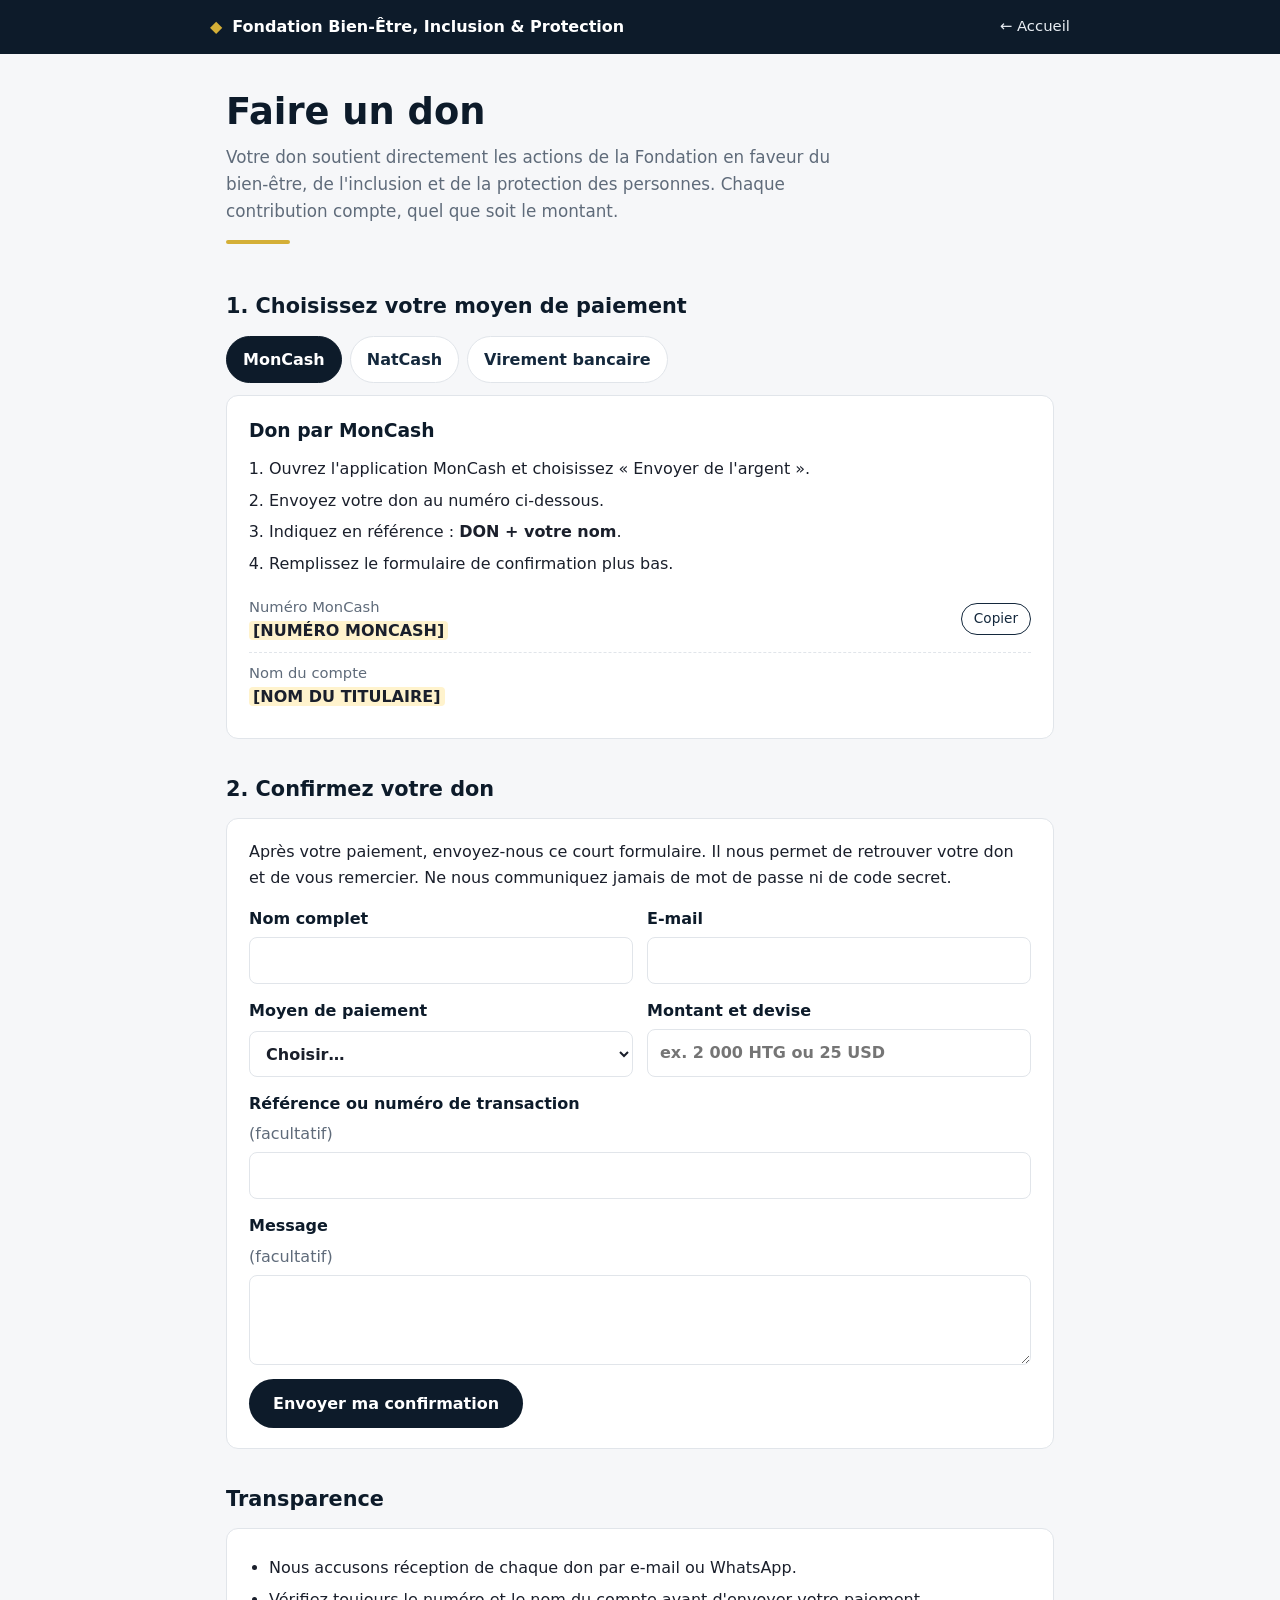
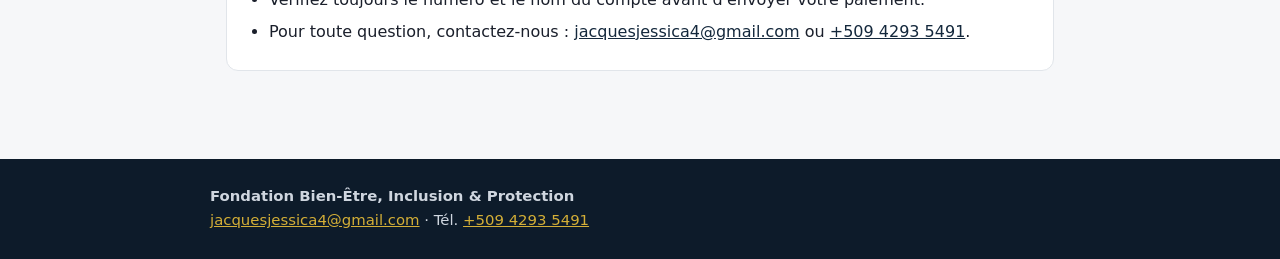
==== don.html @ e9541c9b "Add files via upload" ====
<!doctype html>
<html lang="fr">
<head>
  <meta charset="utf-8">
  <meta name="viewport" content="width=device-width, initial-scale=1">
  <title>Faire un don — Fondation Bien-Être, Inclusion &amp; Protection</title>
  <meta name="description" content="Soutenez la Fondation Bien-Être, Inclusion & Protection par MonCash, NatCash ou virement bancaire.">
  <style>
    :root{
      --navy:#0d1b2a; --navy-2:#14283c; --gold:#d4af37; --gold-soft:#f6efd6;
      --bg:#f6f7f9; --panel:#fff; --text:#1a1f2b; --muted:#5f6b7a; --border:#e1e5ea;
      --ok:#1b5e20; --radius:12px;
    }
    *{box-sizing:border-box}
    body{margin:0;font-family:system-ui,-apple-system,"Segoe UI",Roboto,Arial,sans-serif;background:var(--bg);color:var(--text);line-height:1.6}
    a{color:var(--navy-2)}
    .top{background:var(--navy);color:#fff;padding:14px 20px}
    .top .in{max-width:860px;margin:0 auto;display:flex;align-items:center;gap:10px;font-weight:700}
    .top .logo{color:var(--gold)}
    .wrap{max-width:860px;margin:0 auto;padding:0 16px 48px}
    .hero{padding:36px 0 12px}
    .hero h1{font-size:clamp(1.7rem,4vw,2.3rem);color:var(--navy);margin:0 0 10px;line-height:1.2}
    .hero p{font-size:1.05rem;color:var(--muted);margin:0;max-width:62ch}
    .bar{height:4px;width:64px;background:var(--gold);border-radius:2px;margin:16px 0 0}
    h2{color:var(--navy);margin:34px 0 12px;font-size:1.3rem}
    .tabs{display:flex;gap:8px;flex-wrap:wrap;margin-bottom:12px}
    .tabs button{font:inherit;cursor:pointer;padding:10px 16px;border-radius:999px;border:1px solid var(--border);background:var(--panel);color:var(--navy-2);font-weight:600}
    .tabs button[aria-selected="true"]{background:var(--navy);color:#fff;border-color:var(--navy)}
    .tabs button:focus-visible,.copy:focus-visible,.btn:focus-visible,input:focus-visible,select:focus-visible,textarea:focus-visible{outline:3px solid var(--gold);outline-offset:2px}
    .panel{background:var(--panel);border:1px solid var(--border);border-radius:var(--radius);padding:20px 22px}
    .panel[hidden]{display:none}
    .panel h3{margin:0 0 6px;color:var(--navy)}
    ol{padding-left:20px;margin:10px 0}
    li{margin:6px 0}
    .box{background:var(--gold-soft);border-left:4px solid var(--gold);border-radius:8px;padding:12px 14px;margin:12px 0}
    .row{display:flex;justify-content:space-between;align-items:center;gap:10px;flex-wrap:wrap;padding:8px 0;border-bottom:1px dashed var(--border)}
    .row:last-child{border-bottom:0}
    .row .k{color:var(--muted);font-size:.92rem}
    .row .v{font-weight:700;font-variant-numeric:tabular-nums;overflow-wrap:anywhere}
    .copy{font:inherit;font-size:.85rem;cursor:pointer;padding:4px 12px;border-radius:999px;border:1px solid var(--navy-2);background:transparent;color:var(--navy-2)}
    .copy:hover{background:var(--navy-2);color:#fff}
    .todo{background:#fff3cd;padding:0 4px;border-radius:4px}
    form{display:grid;gap:14px}
    label{display:grid;gap:5px;font-weight:600;color:var(--navy)}
    label span.opt{font-weight:400;color:var(--muted)}
    input,select,textarea{font:inherit;padding:10px 12px;border:1px solid var(--border);border-radius:8px;background:#fff;color:var(--text);width:100%}
    textarea{min-height:90px;resize:vertical}
    .two{display:grid;grid-template-columns:1fr 1fr;gap:14px}
    .btn{font:inherit;font-weight:700;cursor:pointer;background:var(--navy);color:#fff;border:0;border-radius:999px;padding:12px 24px;justify-self:start}
    .btn:hover{background:var(--navy-2)}
    .trust ul{margin:0;padding-left:20px}
    .foot{background:var(--navy);color:#cfd6df;padding:26px 20px;margin-top:40px;font-size:.93rem}
    .foot .in{max-width:860px;margin:0 auto}
    .foot a{color:var(--gold)}
    @media(max-width:560px){.two{grid-template-columns:1fr}}
  </style>
</head>
<body>

<header class="top"><div class="in"><span class="logo">◆</span> <a href="/index.html" style="color:#fff;text-decoration:none">Fondation Bien-Être, Inclusion &amp; Protection</a><a href="/index.html" style="color:#e8edf3;text-decoration:none;margin-left:auto;font-weight:400;font-size:.93rem">← Accueil</a></div></header>

<main class="wrap">
  <section class="hero">
    <h1>Faire un don</h1>
    <p>Votre don soutient directement les actions de la Fondation en faveur du bien-être, de l'inclusion et de la protection des personnes. Chaque contribution compte, quel que soit le montant.</p>
    <div class="bar"></div>
  </section>

  <h2>1. Choisissez votre moyen de paiement</h2>
  <div class="tabs" role="tablist" aria-label="Moyens de paiement">
    <button role="tab" id="t-moncash" aria-controls="p-moncash" aria-selected="true">MonCash</button>
    <button role="tab" id="t-natcash" aria-controls="p-natcash" aria-selected="false">NatCash</button>
    <button role="tab" id="t-virement" aria-controls="p-virement" aria-selected="false">Virement bancaire</button>
  </div>

  <div class="panel" role="tabpanel" id="p-moncash" aria-labelledby="t-moncash">
    <h3>Don par MonCash</h3>
    <ol>
      <li>Ouvrez l'application MonCash et choisissez « Envoyer de l'argent ».</li>
      <li>Envoyez votre don au numéro ci-dessous.</li>
      <li>Indiquez en référence : <strong>DON + votre nom</strong>.</li>
      <li>Remplissez le formulaire de confirmation plus bas.</li>
    </ol>
    <div class="row"><div><div class="k">Numéro MonCash</div><div class="v"><span class="todo" id="n-moncash">[NUMÉRO MONCASH]</span></div></div><button class="copy" data-copy="n-moncash">Copier</button></div>
    <div class="row"><div><div class="k">Nom du compte</div><div class="v"><span class="todo">[NOM DU TITULAIRE]</span></div></div></div>
  </div>

  <div class="panel" role="tabpanel" id="p-natcash" aria-labelledby="t-natcash" hidden>
    <h3>Don par NatCash</h3>
    <ol>
      <li>Ouvrez l'application NatCash et choisissez « Envoyer de l'argent ».</li>
      <li>Envoyez votre don au numéro ci-dessous.</li>
      <li>Indiquez en référence : <strong>DON + votre nom</strong>.</li>
      <li>Remplissez le formulaire de confirmation plus bas.</li>
    </ol>
    <div class="row"><div><div class="k">Numéro NatCash</div><div class="v"><span class="todo" id="n-natcash">[NUMÉRO NATCASH]</span></div></div><button class="copy" data-copy="n-natcash">Copier</button></div>
    <div class="row"><div><div class="k">Nom du compte</div><div class="v"><span class="todo">[NOM DU TITULAIRE]</span></div></div></div>
  </div>

  <div class="panel" role="tabpanel" id="p-virement" aria-labelledby="t-virement" hidden>
    <h3>Don par virement bancaire</h3>
    <ol>
      <li>Effectuez un virement vers le compte ci-dessous.</li>
      <li>Indiquez en référence : <strong>DON + votre nom</strong>.</li>
      <li>Conservez votre reçu de dépôt ou de virement.</li>
      <li>Remplissez le formulaire de confirmation plus bas.</li>
    </ol>
    <div class="row"><div><div class="k">Bénéficiaire</div><div class="v">Fondation Bien-Être, Inclusion &amp; Protection</div></div></div>
    <div class="row"><div><div class="k">Banque</div><div class="v"><span class="todo">[NOM DE LA BANQUE]</span></div></div></div>
    <div class="row"><div><div class="k">Numéro de compte</div><div class="v"><span class="todo" id="n-compte">[NUMÉRO DE COMPTE]</span></div></div><button class="copy" data-copy="n-compte">Copier</button></div>
    <div class="row"><div><div class="k">Devise</div><div class="v"><span class="todo">[HTG et/ou USD]</span></div></div></div>
  </div>

  <h2>2. Confirmez votre don</h2>
  <div class="panel">
    <p style="margin-top:0">Après votre paiement, envoyez-nous ce court formulaire. Il nous permet de retrouver votre don et de vous remercier. Ne nous communiquez jamais de mot de passe ni de code secret.</p>
    <form name="don" method="POST" action="/merci.html" data-netlify="true" netlify-honeypot="bot-field">
      <input type="hidden" name="form-name" value="don">
      <p style="display:none"><label>Ne pas remplir : <input name="bot-field"></label></p>
      <div class="two">
        <label>Nom complet <input type="text" name="nom" required autocomplete="name"></label>
        <label>E-mail <input type="email" name="email" required autocomplete="email"></label>
      </div>
      <div class="two">
        <label>Moyen de paiement
          <select name="mode_de_paiement" required>
            <option value="" disabled selected>Choisir…</option>
            <option>MonCash</option><option>NatCash</option><option>Virement bancaire</option>
          </select>
        </label>
        <label>Montant et devise <input type="text" name="montant" required placeholder="ex. 2 000 HTG ou 25 USD"></label>
      </div>
      <label>Référence ou numéro de transaction <span class="opt">(facultatif)</span> <input type="text" name="reference"></label>
      <label>Message <span class="opt">(facultatif)</span> <textarea name="message"></textarea></label>
      <button class="btn" type="submit">Envoyer ma confirmation</button>
    </form>
  </div>

  <h2>Transparence</h2>
  <div class="panel trust">
    <ul>
      <li>Nous accusons réception de chaque don par e-mail ou WhatsApp.</li>
      <li>Vérifiez toujours le numéro et le nom du compte avant d'envoyer votre paiement.</li>
      <li>Pour toute question, contactez-nous : <a href="mailto:jacquesjessica4@gmail.com">jacquesjessica4@gmail.com</a> ou <a href="https://wa.me/50942935491">+509 4293 5491</a>.</li>
    </ul>
  </div>
</main>

<footer class="foot"><div class="in">
  <strong>Fondation Bien-Être, Inclusion &amp; Protection</strong><br>
  <a href="mailto:jacquesjessica4@gmail.com">jacquesjessica4@gmail.com</a> · Tél. <a href="tel:+50942935491">+509 4293 5491</a>
</div></footer>

<script>
  // Onglets
  const tabs=[...document.querySelectorAll('[role=tab]')];
  tabs.forEach(t=>t.addEventListener('click',()=>{
    tabs.forEach(x=>{x.setAttribute('aria-selected',x===t);document.getElementById(x.getAttribute('aria-controls')).hidden=x!==t;});
  }));
  // Copier
  document.querySelectorAll('.copy').forEach(b=>b.addEventListener('click',async()=>{
    const txt=document.getElementById(b.dataset.copy).textContent.trim();
    try{await navigator.clipboard.writeText(txt);b.textContent='Copié ✓';}catch(_){b.textContent='Sélectionnez le texte';}
    setTimeout(()=>b.textContent='Copier',1800);
  }));
</script>
</body>
</html>
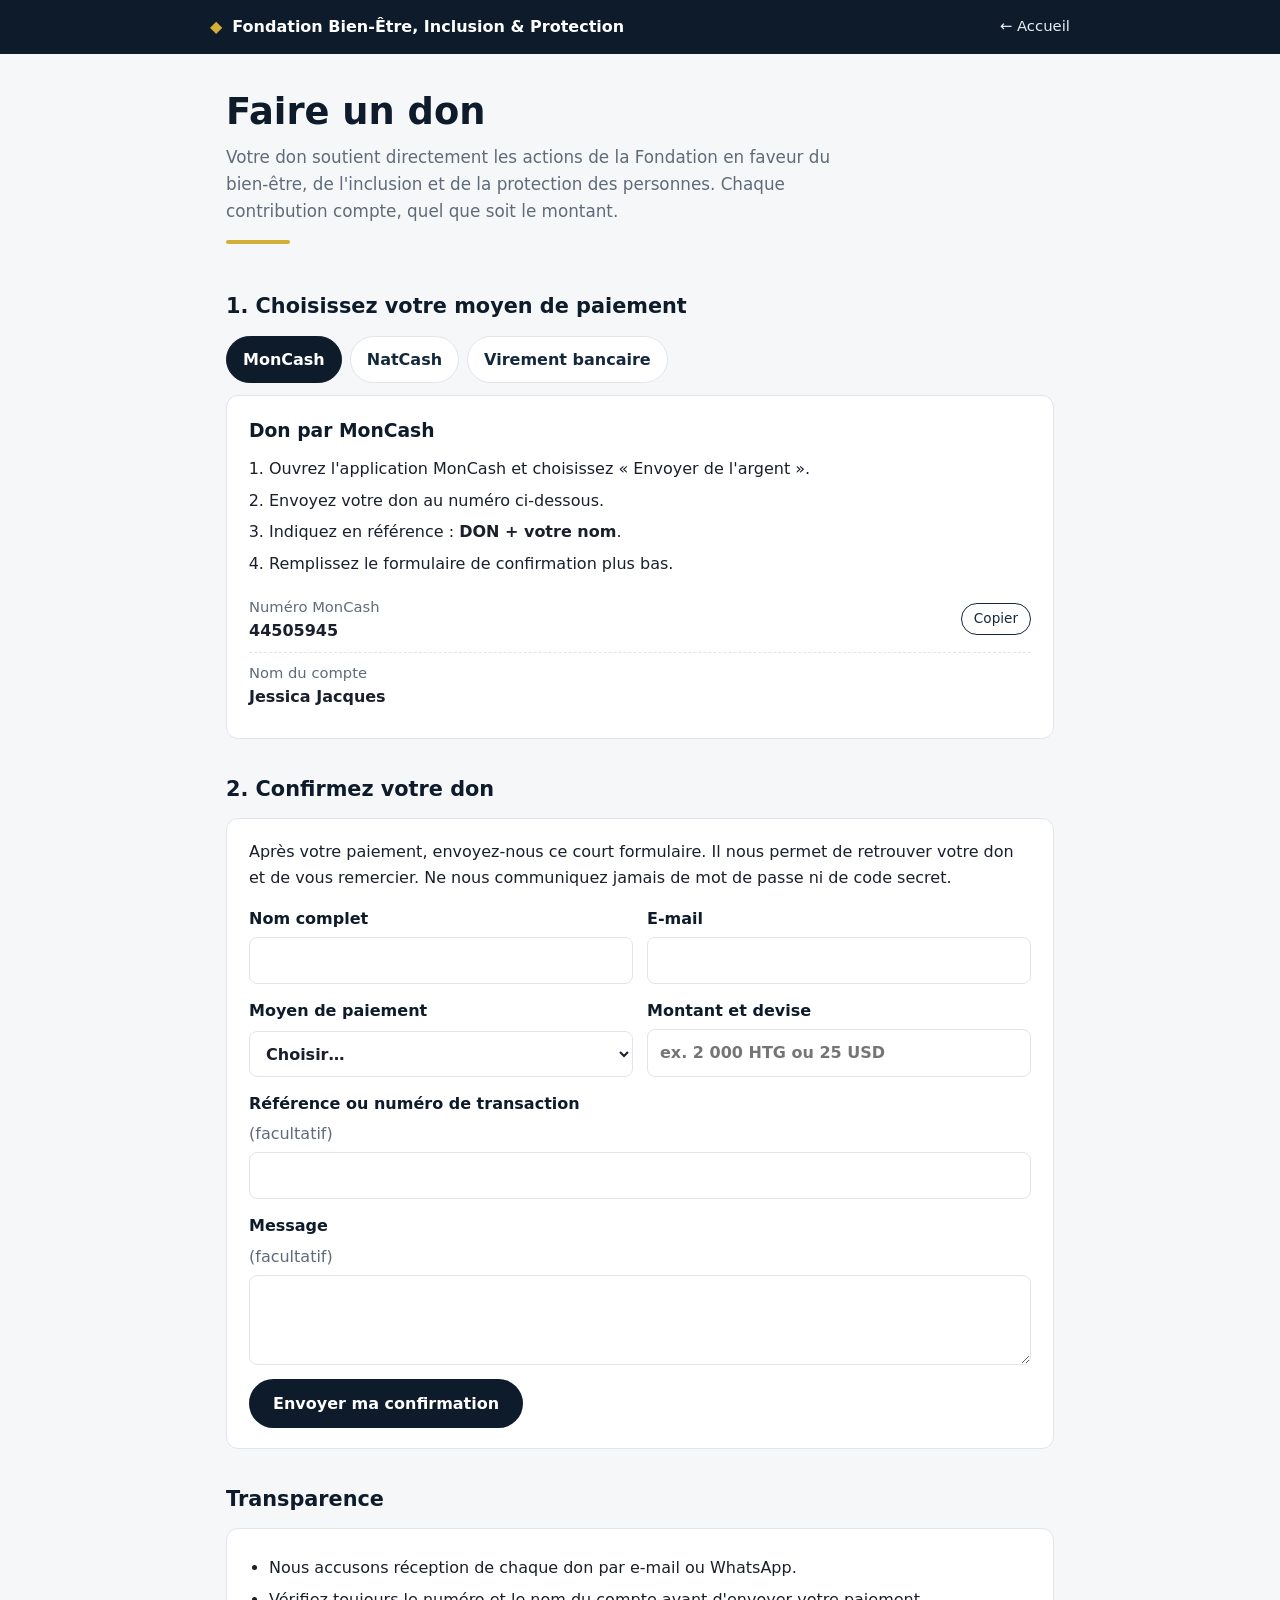
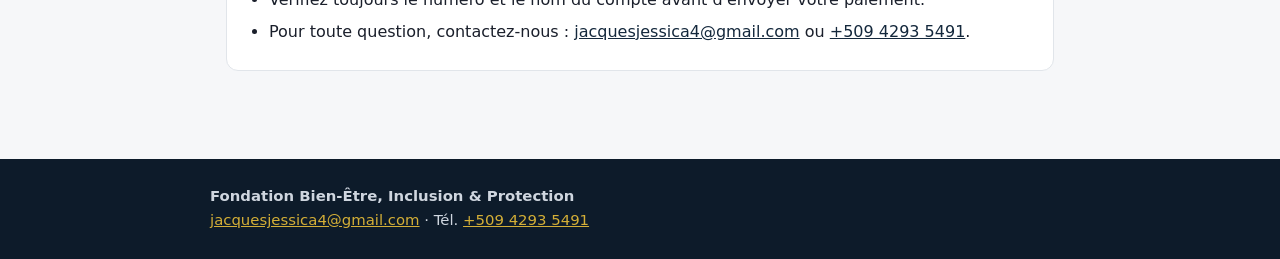
==== commit e974ceac: "Update don.html" ====
--- a/don.html
+++ b/don.html
@@ -57,7 +57,7 @@
 </head>
 <body>
 
-<header class="top"><div class="in"><span class="logo">◆</span> <a href="/index.html" style="color:#fff;text-decoration:none">Fondation Bien-Être, Inclusion &amp; Protection</a><a href="/index.html" style="color:#e8edf3;text-decoration:none;margin-left:auto;font-weight:400;font-size:.93rem">← Accueil</a></div></header>
+<header class="top"><div class="in"><span class="logo">◆</span> <a href="index.html" style="color:#fff;text-decoration:none">Fondation Bien-Être, Inclusion &amp; Protection</a><a href="index.html" style="color:#e8edf3;text-decoration:none;margin-left:auto;font-weight:400;font-size:.93rem">← Accueil</a></div></header>
 
 <main class="wrap">
   <section class="hero">
@@ -81,8 +81,8 @@
       <li>Indiquez en référence : <strong>DON + votre nom</strong>.</li>
       <li>Remplissez le formulaire de confirmation plus bas.</li>
     </ol>
-    <div class="row"><div><div class="k">Numéro MonCash</div><div class="v"><span class="todo" id="n-moncash">[NUMÉRO MONCASH]</span></div></div><button class="copy" data-copy="n-moncash">Copier</button></div>
-    <div class="row"><div><div class="k">Nom du compte</div><div class="v"><span class="todo">[NOM DU TITULAIRE]</span></div></div></div>
+    <div class="row"><div><div class="k">Numéro MonCash</div><div class="v"><span id="n-moncash">44505945</span></div></div><button class="copy" data-copy="n-moncash">Copier</button></div>
+    <div class="row"><div><div class="k">Nom du compte</div><div class="v"><span>Jessica Jacques</span></div></div></div>
   </div>
 
   <div class="panel" role="tabpanel" id="p-natcash" aria-labelledby="t-natcash" hidden>
@@ -93,8 +93,8 @@
       <li>Indiquez en référence : <strong>DON + votre nom</strong>.</li>
       <li>Remplissez le formulaire de confirmation plus bas.</li>
     </ol>
-    <div class="row"><div><div class="k">Numéro NatCash</div><div class="v"><span class="todo" id="n-natcash">[NUMÉRO NATCASH]</span></div></div><button class="copy" data-copy="n-natcash">Copier</button></div>
-    <div class="row"><div><div class="k">Nom du compte</div><div class="v"><span class="todo">[NOM DU TITULAIRE]</span></div></div></div>
+    <div class="row"><div><div class="k">Numéro NatCash</div><div class="v"><span id="n-natcash">42935491</span></div></div><button class="copy" data-copy="n-natcash">Copier</button></div>
+    <div class="row"><div><div class="k">Nom du compte</div><div class="v"><span>Jessica Jacques</span></div></div></div>
   </div>
 
   <div class="panel" role="tabpanel" id="p-virement" aria-labelledby="t-virement" hidden>
@@ -106,15 +106,15 @@
       <li>Remplissez le formulaire de confirmation plus bas.</li>
     </ol>
     <div class="row"><div><div class="k">Bénéficiaire</div><div class="v">Fondation Bien-Être, Inclusion &amp; Protection</div></div></div>
-    <div class="row"><div><div class="k">Banque</div><div class="v"><span class="todo">[NOM DE LA BANQUE]</span></div></div></div>
-    <div class="row"><div><div class="k">Numéro de compte</div><div class="v"><span class="todo" id="n-compte">[NUMÉRO DE COMPTE]</span></div></div><button class="copy" data-copy="n-compte">Copier</button></div>
-    <div class="row"><div><div class="k">Devise</div><div class="v"><span class="todo">[HTG et/ou USD]</span></div></div></div>
+    <div class="row"><div><div class="k">Banque</div><div class="v"><span>Unibank</span></div></div></div>
+    <div class="row"><div><div class="k">Numéro de compte</div><div class="v"><span id="n-compte">250201630151033</span></div></div><button class="copy" data-copy="n-compte">Copier</button></div>
+    <div class="row"><div><div class="k">Devise</div><div class="v"><span>USD</span></div></div></div>
   </div>
 
   <h2>2. Confirmez votre don</h2>
   <div class="panel">
     <p style="margin-top:0">Après votre paiement, envoyez-nous ce court formulaire. Il nous permet de retrouver votre don et de vous remercier. Ne nous communiquez jamais de mot de passe ni de code secret.</p>
-    <form name="don" method="POST" action="/merci.html" data-netlify="true" netlify-honeypot="bot-field">
+    <form name="don" method="POST" action="merci.html" data-netlify="true" netlify-honeypot="bot-field">
       <input type="hidden" name="form-name" value="don">
       <p style="display:none"><label>Ne pas remplir : <input name="bot-field"></label></p>
       <div class="two">
